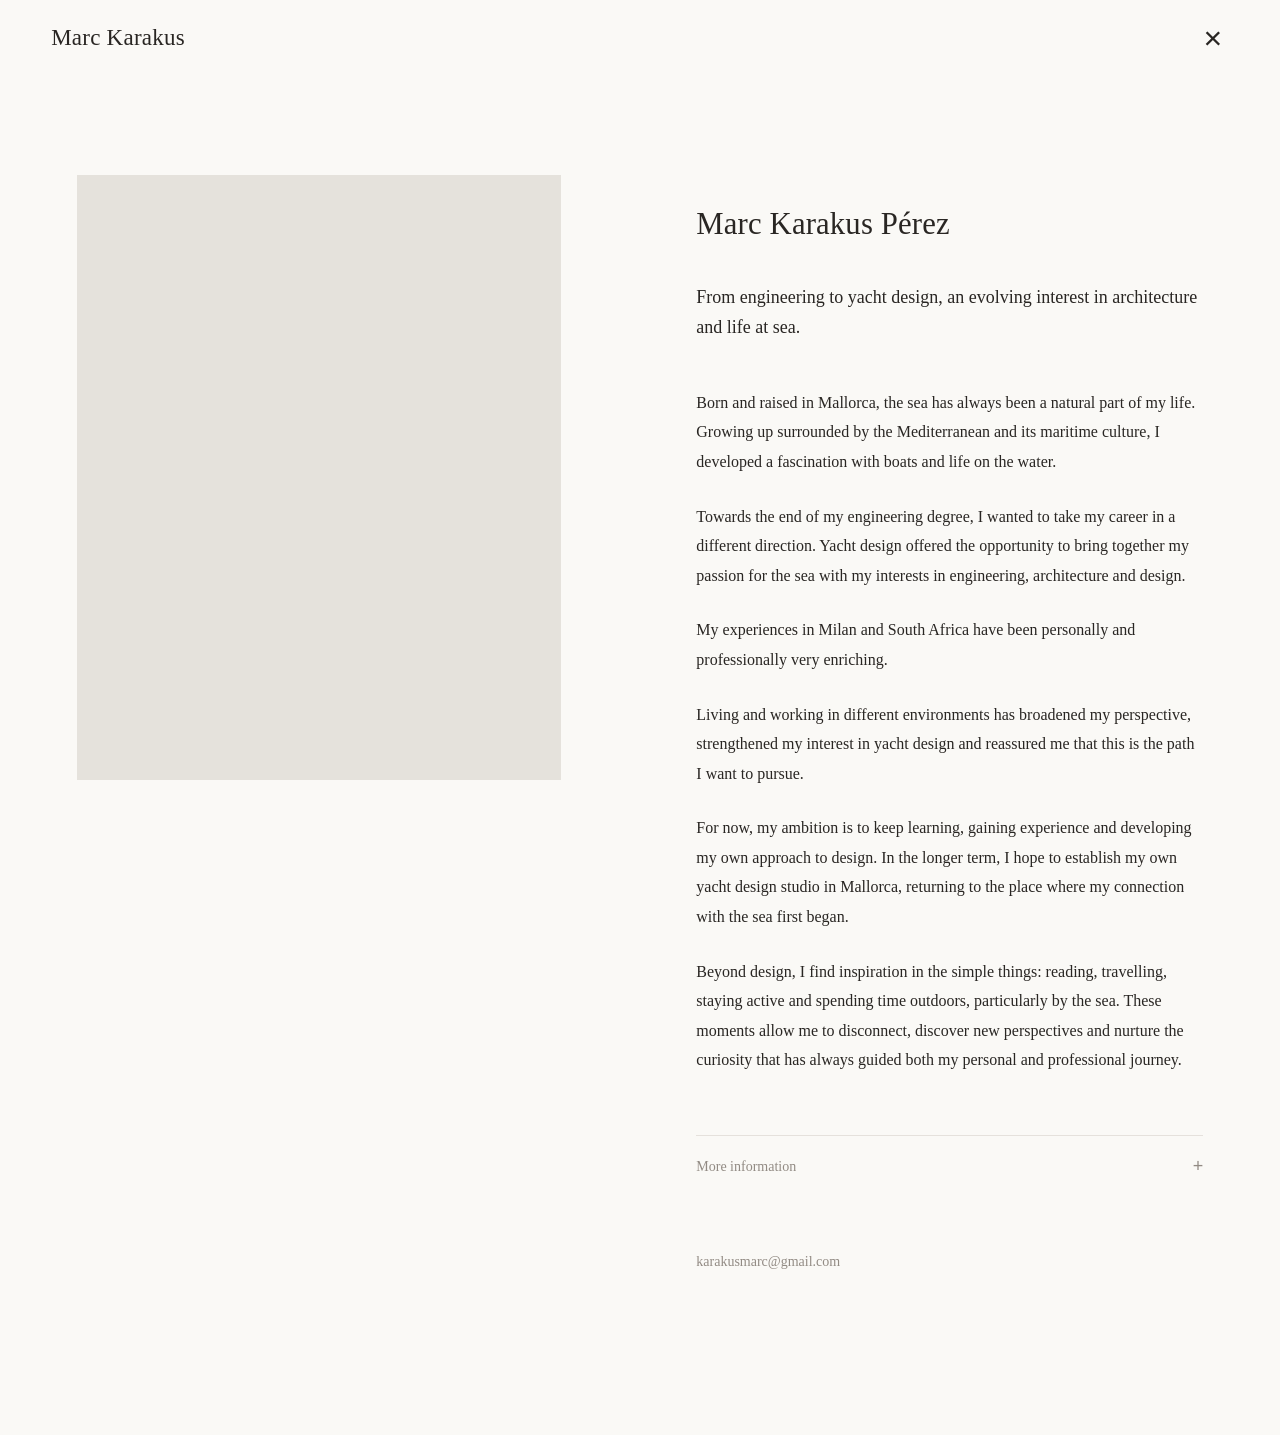
==== about.html @ fcd58194 "Create about.html" ====
<!DOCTYPE html>
<html lang="en">

<head>

    <meta charset="UTF-8">

    <meta name="viewport"
          content="width=device-width, initial-scale=1.0">

    <meta name="description"
          content="Marc Karakus Pérez — Yacht Designer and Design Engineer.">

    <title>About | Marc Karakus</title>

    <style>

        /* =====================================
           KARAKUS — ABOUT
           Editorial Biography
        ===================================== */

        :root {
            --paper: #faf9f6;
            --ink: #292623;
            --muted: #928b84;
            --line: #e5e1dc;

            --serif: Georgia, "Times New Roman", serif;
            --sans: "Helvetica Neue", Helvetica, Arial, sans-serif;
        }

        * {
            box-sizing: border-box;
            margin: 0;
            padding: 0;
        }

        html {
            scroll-behavior: smooth;
        }

        body {
            background: var(--paper);
            color: var(--ink);
            font-family: var(--serif);
            font-weight: 400;
            -webkit-font-smoothing: antialiased;
        }

        a {
            color: inherit;
            text-decoration: none;
        }

        img {
            display: block;
            max-width: 100%;
        }


        /* =====================================
           FIXED HEADER
        ===================================== */

        .site-header {
            position: fixed;
            top: 0;
            left: 0;
            right: 0;

            z-index: 100;

            display: flex;
            justify-content: space-between;
            align-items: center;

            padding: 22px 4%;

            background: var(--paper);
        }

        .site-brand {
            font-family: var(--serif);
            font-size: 23px;
            font-weight: 400;
            line-height: 1.2;
            letter-spacing: 0.01em;

            transition: opacity 0.3s ease;
        }

        .site-brand:hover {
            opacity: 0.6;
        }


        /* =====================================
           CLOSE BUTTON
        ===================================== */

        .close-button {
            display: flex;
            justify-content: center;
            align-items: center;

            width: 32px;
            height: 32px;

            font-family: var(--sans);
            font-size: 32px;
            font-weight: 200;
            line-height: 1;

            transition:
                opacity 0.3s ease,
                transform 0.3s ease;
        }

        .close-button:hover {
            opacity: 0.55;
            transform: rotate(90deg);
        }

        .close-button:focus-visible {
            outline: 1px solid var(--ink);
            outline-offset: 5px;
        }


        /* =====================================
           EDITORIAL LAYOUT
        ===================================== */

        .about-layout {
            width: 88%;
            max-width: 1400px;

            margin: 0 auto;

            padding: 175px 0 160px;

            display: grid;

            grid-template-columns:
                minmax(0, 43fr)
                minmax(0, 45fr);

            column-gap: 12%;

            align-items: start;
        }


        /* =====================================
           PORTRAIT
        ===================================== */

        .portrait {
            width: 100%;
            margin: 0;
        }

        .portrait-frame {
            position: relative;

            width: 100%;
            aspect-ratio: 4 / 5;

            overflow: hidden;

            background: #e5e2dc;
        }

        .portrait-frame img {
            position: absolute;
            inset: 0;

            width: 100%;
            height: 100%;

            object-fit: cover;
            object-position: center;
        }


        /* =====================================
           BIOGRAPHY
        ===================================== */

        .biography {
            padding-top: 30px;
            min-width: 0;
        }

        .biography h1 {
            font-family: var(--serif);

            font-size: clamp(27px, 2.4vw, 37px);
            font-weight: 400;

            letter-spacing: 0.005em;
            line-height: 1.25;

            margin-bottom: 40px;
        }

        .biography-text {
            max-width: 610px;
        }

        .biography-text p {
            font-family: var(--serif);

            font-size: 16px;
            font-weight: 400;

            line-height: 1.85;
            letter-spacing: 0;

            margin-bottom: 25px;
        }

        .biography-text p:last-child {
            margin-bottom: 0;
        }


        /* =====================================
           INTRODUCTORY STATEMENT
        ===================================== */

        .biography-text .biography-intro {
            font-size: 18px;
            font-weight: 400;

            line-height: 1.65;

            margin-bottom: 45px;
        }


        /* =====================================
           MORE INFORMATION
        ===================================== */

        .more-information {
            margin-top: 60px;
            border-top: 1px solid var(--line);
        }

        .more-information summary {
            display: flex;
            justify-content: space-between;
            align-items: center;

            padding: 20px 0;

            font-family: var(--serif);
            font-size: 14px;

            color: var(--muted);

            cursor: pointer;
            list-style: none;
            user-select: none;
        }

        .more-information summary::-webkit-details-marker {
            display: none;
        }

        .more-information summary::after {
            content: "+";

            font-family: var(--sans);
            font-size: 18px;
            font-weight: 300;
        }

        .more-information[open] summary::after {
            content: "−";
        }

        .more-information summary:hover {
            color: var(--ink);
        }

        .more-content {
            padding: 20px 0 35px;
        }

        .detail-group {
            margin-bottom: 35px;
        }

        .detail-group:last-child {
            margin-bottom: 0;
        }

        .detail-heading {
            font-family: var(--sans);

            font-size: 10px;
            font-weight: 400;
            letter-spacing: 0.12em;

            color: var(--muted);
            margin-bottom: 20px;
        }

        .detail-entry {
            display: grid;
            grid-template-columns: 75px 1fr;

            gap: 15px;
            margin-bottom: 18px;
        }

        .detail-date {
            font-family: var(--sans);
            font-size: 11px;
            line-height: 1.7;
            color: var(--muted);
        }

        .detail-text {
            font-family: var(--serif);
            font-size: 13px;
            line-height: 1.6;
        }

        .detail-text span {
            display: block;
            color: var(--muted);
            margin-top: 3px;
        }


        /* =====================================
           CONTACT
        ===================================== */

        .contact {
            margin-top: 55px;
        }

        .contact a {
            display: inline-block;

            font-family: var(--serif);
            font-size: 14px;

            color: var(--muted);

            border-bottom: 1px solid transparent;
            padding-bottom: 4px;

            transition:
                color 0.3s ease,
                border-color 0.3s ease;
        }

        .contact a:hover {
            color: var(--ink);
            border-bottom-color: var(--ink);
        }


        /* =====================================
           TABLET
        ===================================== */

        @media (max-width: 1050px) {

            .about-layout {
                width: 90%;
                column-gap: 7%;

                grid-template-columns:
                    minmax(0, 45fr)
                    minmax(0, 48fr);

                padding-top: 145px;
            }

            .biography {
                padding-top: 15px;
            }

            .biography h1 {
                margin-bottom: 30px;
            }

            .biography-text p {
                font-size: 14px;
                line-height: 1.8;
            }

            .biography-text .biography-intro {
                font-size: 17px;
                margin-bottom: 35px;
            }

        }


        /* =====================================
           MOBILE
        ===================================== */

        @media (max-width: 700px) {

            .site-header {
                padding: 20px 5%;
            }

            .site-brand {
                font-size: 19px;
            }

            .close-button {
                width: 30px;
                height: 30px;
                font-size: 29px;
            }

            .about-layout {
                width: 90%;
                max-width: 560px;

                display: flex;
                flex-direction: column;

                padding: 115px 0 90px;
                gap: 55px;
            }

            .portrait {
                width: 100%;
            }

            .portrait-frame {
                aspect-ratio: 4 / 5;
            }

            .biography {
                width: 100%;
                padding-top: 0;
            }

            .biography h1 {
                font-size: 29px;
                margin-bottom: 30px;
            }

            .biography-text p {
                font-size: 15px;
                line-height: 1.85;
            }

            .biography-text .biography-intro {
                font-size: 18px;
                margin-bottom: 35px;
            }

            .more-information {
                margin-top: 45px;
            }

            .contact {
                margin-top: 40px;
            }

        }


        /* =====================================
           REDUCED MOTION
        ===================================== */

        @media (prefers-reduced-motion: reduce) {

            html {
                scroll-behavior: auto;
            }

            .site-brand,
            .close-button,
            .contact a {
                transition: none;
            }

        }

    </style>

</head>


<body>


    <!-- =====================================
         HEADER
    ===================================== -->

    <header class="site-header">

        <a class="site-brand" href="index.html">
            Marc Karakus
        </a>

        <a class="close-button"
           href="projects.html"
           aria-label="Close and return to projects">

            <span aria-hidden="true">&times;</span>

        </a>

    </header>


    <!-- =====================================
         ABOUT LAYOUT
    ===================================== -->

    <main class="about-layout">


        <!-- PORTRAIT -->

        <figure class="portrait">

            <div class="portrait-frame">

                <img
                    src="WEB/about/portrait.webp"
                    alt="Portrait of Marc Karakus Pérez"
                    id="aboutPortrait">

            </div>

        </figure>



        <!-- BIOGRAPHY -->

        <article class="biography">

            <h1>
                Marc Karakus Pérez
            </h1>


            <div class="biography-text">

                <!-- INTRODUCTION -->

                <p class="biography-intro">
                    From engineering to yacht design,
                    an evolving interest in architecture
                    and life at sea.
                </p>


                <!-- PARAGRAPH 1 -->

                <p>
                    Born and raised in Mallorca, the sea
                    has always been a natural part of my life.
                    Growing up surrounded by the Mediterranean
                    and its maritime culture, I developed a
                    fascination with boats and life on the water.
                </p>


                <!-- PARAGRAPH 2 -->

                <p>
                    Towards the end of my engineering degree,
                    I wanted to take my career in a different
                    direction. Yacht design offered the
                    opportunity to bring together my passion
                    for the sea with my interests in
                    engineering, architecture and design.
                </p>


                <!-- PARAGRAPH 3 -->

                <p>
                    My experiences in Milan and South Africa
                    have been personally and professionally
                    very enriching.
                </p>


                <!-- PARAGRAPH 4 -->

                <p>
                    Living and working in different environments
                    has broadened my perspective, strengthened
                    my interest in yacht design and reassured
                    me that this is the path I want to pursue.
                </p>


                <!-- PARAGRAPH 5 -->

                <p>
                    For now, my ambition is to keep learning,
                    gaining experience and developing my own
                    approach to design. In the longer term,
                    I hope to establish my own yacht design
                    studio in Mallorca, returning to the place
                    where my connection with the sea first began.
                </p>


                <!-- PARAGRAPH 6 -->

                <p>
                    Beyond design, I find inspiration in the
                    simple things: reading, travelling, staying
                    active and spending time outdoors,
                    particularly by the sea. These moments
                    allow me to disconnect, discover new
                    perspectives and nurture the curiosity
                    that has always guided both my personal
                    and professional journey.
                </p>

            </div>



            <!-- MORE INFORMATION -->

            <details class="more-information">

                <summary>
                    More information
                </summary>


                <div class="more-content">


                    <!-- EDUCATION -->

                    <div class="detail-group">

                        <h2 class="detail-heading">
                            EDUCATION
                        </h2>


                        <div class="detail-entry">

                            <span class="detail-date">
                                2024–25
                            </span>

                            <p class="detail-text">
                                Master in Yacht Design

                                <span>
                                    POLI.design /
                                    Politecnico di Milano
                                </span>
                            </p>

                        </div>


                        <div class="detail-entry">

                            <span class="detail-date">
                                2018–23
                            </span>

                            <p class="detail-text">
                                BSc in Industrial Electronics
                                and Automation Engineering

                                <span>
                                    Universitat de les
                                    Illes Balears
                                </span>
                            </p>

                        </div>

                    </div>



                    <!-- EXPERIENCE -->

                    <div class="detail-group">

                        <h2 class="detail-heading">
                            EXPERIENCE
                        </h2>


                        <div class="detail-entry">

                            <span class="detail-date">
                                2026
                            </span>

                            <p class="detail-text">
                                Barracuda Yacht Design

                                <span>
                                    Yacht Designer —
                                    Madrid
                                </span>
                            </p>

                        </div>


                        <div class="detail-entry">

                            <span class="detail-date">
                                2025
                            </span>

                            <p class="detail-text">
                                Southern Wind Shipyard

                                <span>
                                    Yacht Design &amp; Systems —
                                    Cape Town
                                </span>
                            </p>

                        </div>

                    </div>


                </div>

            </details>



            <!-- CONTACT -->

            <div class="contact">

                <a href="mailto:karakusmarc@gmail.com">
                    karakusmarc@gmail.com
                </a>

            </div>


        </article>

    </main>


    <!-- =====================================
         PORTRAIT FALLBACK
    ===================================== -->

    <script>

        const portrait = document.getElementById(
            "aboutPortrait"
        );

        if (portrait) {

            function hideMissingPortrait() {
                portrait.style.display = "none";
            }

            portrait.addEventListener(
                "error",
                hideMissingPortrait
            );

            if (
                portrait.complete &&
                portrait.naturalWidth === 0
            ) {
                hideMissingPortrait();
            }

        }

    </script>


</body>

</html>
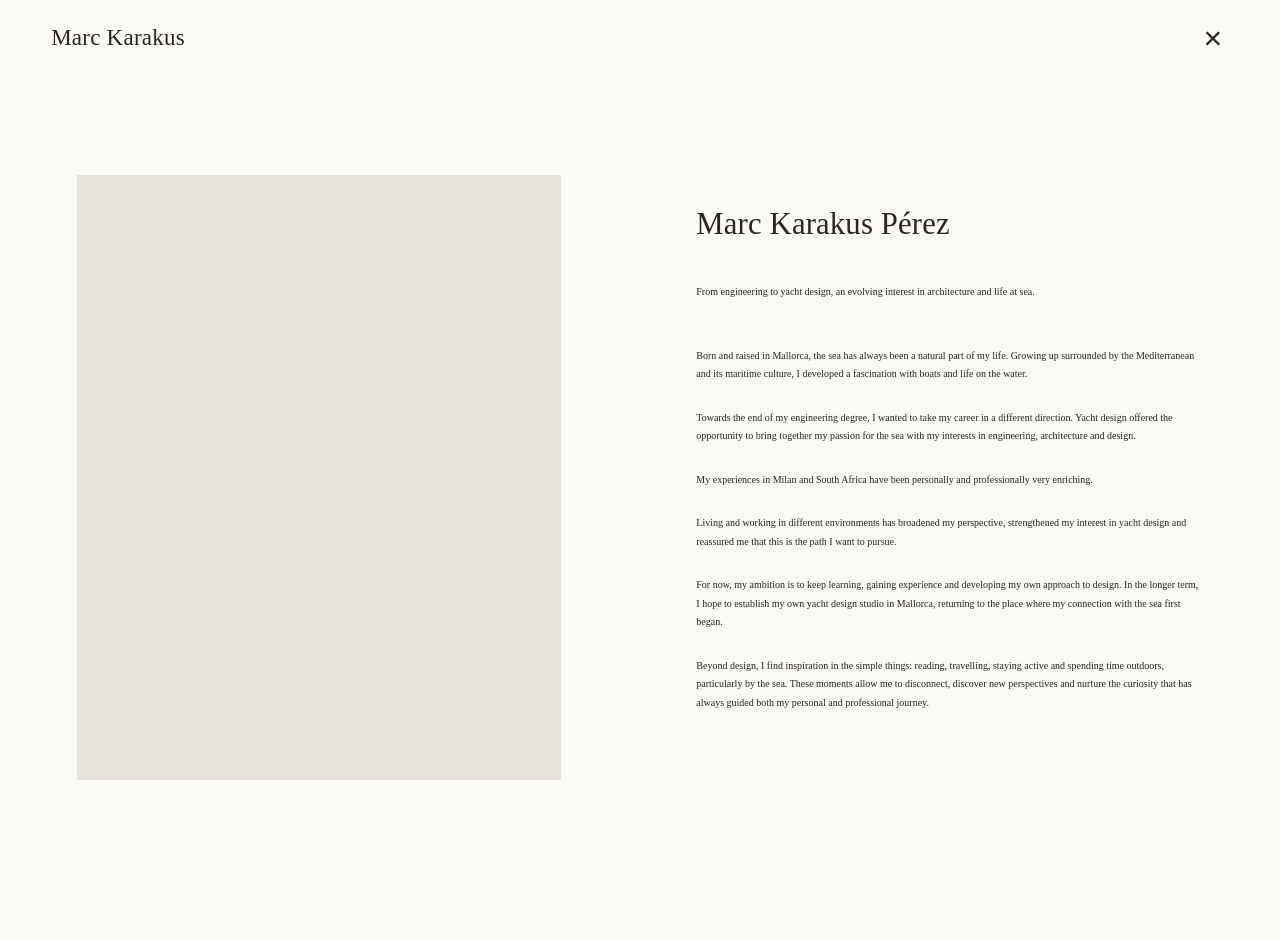
==== commit 85590d4f: "Update about.html" ====
--- a/about.html
+++ b/about.html
@@ -3,7 +3,6 @@
 <html lang="en">
 
 <head>
-
     <meta charset="UTF-8">
 
     <meta name="viewport"
@@ -24,8 +23,6 @@
         :root {
             --paper: #faf9f6;
             --ink: #292623;
-            --muted: #928b84;
-            --line: #e5e1dc;
 
             --serif: Georgia, "Times New Roman", serif;
             --sans: "Helvetica Neue", Helvetica, Arial, sans-serif;
@@ -213,7 +210,7 @@
         .biography-text p {
             font-family: var(--serif);
 
-            font-size: 16px;
+            font-size: 10px;
             font-weight: 400;
 
             line-height: 1.85;
@@ -232,139 +229,12 @@
         ===================================== */
 
         .biography-text .biography-intro {
-            font-size: 18px;
-            font-weight: 400;
-
-            line-height: 1.65;
-
-            margin-bottom: 45px;
-        }
-
-
-        /* =====================================
-           MORE INFORMATION
-        ===================================== */
-
-        .more-information {
-            margin-top: 60px;
-            border-top: 1px solid var(--line);
-        }
-
-        .more-information summary {
-            display: flex;
-            justify-content: space-between;
-            align-items: center;
-
-            padding: 20px 0;
-
-            font-family: var(--serif);
-            font-size: 14px;
-
-            color: var(--muted);
-
-            cursor: pointer;
-            list-style: none;
-            user-select: none;
-        }
-
-        .more-information summary::-webkit-details-marker {
-            display: none;
-        }
-
-        .more-information summary::after {
-            content: "+";
-
-            font-family: var(--sans);
-            font-size: 18px;
-            font-weight: 300;
-        }
-
-        .more-information[open] summary::after {
-            content: "−";
-        }
-
-        .more-information summary:hover {
-            color: var(--ink);
-        }
-
-        .more-content {
-            padding: 20px 0 35px;
-        }
-
-        .detail-group {
-            margin-bottom: 35px;
-        }
-
-        .detail-group:last-child {
-            margin-bottom: 0;
-        }
-
-        .detail-heading {
-            font-family: var(--sans);
-
             font-size: 10px;
             font-weight: 400;
-            letter-spacing: 0.12em;
-
-            color: var(--muted);
-            margin-bottom: 20px;
-        }
-
-        .detail-entry {
-            display: grid;
-            grid-template-columns: 75px 1fr;
-
-            gap: 15px;
-            margin-bottom: 18px;
-        }
-
-        .detail-date {
-            font-family: var(--sans);
-            font-size: 11px;
-            line-height: 1.7;
-            color: var(--muted);
-        }
-
-        .detail-text {
-            font-family: var(--serif);
-            font-size: 13px;
-            line-height: 1.6;
-        }
-
-        .detail-text span {
-            display: block;
-            color: var(--muted);
-            margin-top: 3px;
-        }
-
-
-        /* =====================================
-           CONTACT
-        ===================================== */
-
-        .contact {
-            margin-top: 55px;
-        }
-
-        .contact a {
-            display: inline-block;
-
-            font-family: var(--serif);
-            font-size: 14px;
-
-            color: var(--muted);
-
-            border-bottom: 1px solid transparent;
-            padding-bottom: 4px;
-
-            transition:
-                color 0.3s ease,
-                border-color 0.3s ease;
-        }
-
-        .contact a:hover {
-            color: var(--ink);
-            border-bottom-color: var(--ink);
+
+            line-height: 1.85;
+
+            margin-bottom: 45px;
         }
 
 
@@ -394,12 +264,12 @@
             }
 
             .biography-text p {
-                font-size: 14px;
-                line-height: 1.8;
+                font-size: 10px;
+                line-height: 1.85;
             }
 
             .biography-text .biography-intro {
-                font-size: 17px;
+                font-size: 10px;
                 margin-bottom: 35px;
             }
 
@@ -456,21 +326,13 @@
             }
 
             .biography-text p {
-                font-size: 15px;
+                font-size: 10px;
                 line-height: 1.85;
             }
 
             .biography-text .biography-intro {
-                font-size: 18px;
+                font-size: 10px;
                 margin-bottom: 35px;
-            }
-
-            .more-information {
-                margin-top: 45px;
-            }
-
-            .contact {
-                margin-top: 40px;
             }
 
         }
@@ -487,8 +349,7 @@
             }
 
             .site-brand,
-            .close-button,
-            .contact a {
+            .close-button {
                 transition: none;
             }
 
@@ -546,7 +407,6 @@
         </figure>
 
 
-
         <!-- BIOGRAPHY -->
 
         <article class="biography">
@@ -557,17 +417,12 @@
 
 
             <div class="biography-text">
-
-                <!-- INTRODUCTION -->
 
                 <p class="biography-intro">
                     From engineering to yacht design,
                     an evolving interest in architecture
                     and life at sea.
                 </p>
-
-
-                <!-- PARAGRAPH 1 -->
 
                 <p>
                     Born and raised in Mallorca, the sea
@@ -576,9 +431,6 @@
                     and its maritime culture, I developed a
                     fascination with boats and life on the water.
                 </p>
-
-
-                <!-- PARAGRAPH 2 -->
 
                 <p>
                     Towards the end of my engineering degree,
@@ -589,17 +441,11 @@
                     engineering, architecture and design.
                 </p>
 
-
-                <!-- PARAGRAPH 3 -->
-
                 <p>
                     My experiences in Milan and South Africa
                     have been personally and professionally
                     very enriching.
                 </p>
-
-
-                <!-- PARAGRAPH 4 -->
 
                 <p>
                     Living and working in different environments
@@ -607,9 +453,6 @@
                     my interest in yacht design and reassured
                     me that this is the path I want to pursue.
                 </p>
-
-
-                <!-- PARAGRAPH 5 -->
 
                 <p>
                     For now, my ambition is to keep learning,
@@ -619,9 +462,6 @@
                     studio in Mallorca, returning to the place
                     where my connection with the sea first began.
                 </p>
-
-
-                <!-- PARAGRAPH 6 -->
 
                 <p>
                     Beyond design, I find inspiration in the
@@ -636,133 +476,6 @@
 
             </div>
 
-
-
-            <!-- MORE INFORMATION -->
-
-            <details class="more-information">
-
-                <summary>
-                    More information
-                </summary>
-
-
-                <div class="more-content">
-
-
-                    <!-- EDUCATION -->
-
-                    <div class="detail-group">
-
-                        <h2 class="detail-heading">
-                            EDUCATION
-                        </h2>
-
-
-                        <div class="detail-entry">
-
-                            <span class="detail-date">
-                                2024–25
-                            </span>
-
-                            <p class="detail-text">
-                                Master in Yacht Design
-
-                                <span>
-                                    POLI.design /
-                                    Politecnico di Milano
-                                </span>
-                            </p>
-
-                        </div>
-
-
-                        <div class="detail-entry">
-
-                            <span class="detail-date">
-                                2018–23
-                            </span>
-
-                            <p class="detail-text">
-                                BSc in Industrial Electronics
-                                and Automation Engineering
-
-                                <span>
-                                    Universitat de les
-                                    Illes Balears
-                                </span>
-                            </p>
-
-                        </div>
-
-                    </div>
-
-
-
-                    <!-- EXPERIENCE -->
-
-                    <div class="detail-group">
-
-                        <h2 class="detail-heading">
-                            EXPERIENCE
-                        </h2>
-
-
-                        <div class="detail-entry">
-
-                            <span class="detail-date">
-                                2026
-                            </span>
-
-                            <p class="detail-text">
-                                Barracuda Yacht Design
-
-                                <span>
-                                    Yacht Designer —
-                                    Madrid
-                                </span>
-                            </p>
-
-                        </div>
-
-
-                        <div class="detail-entry">
-
-                            <span class="detail-date">
-                                2025
-                            </span>
-
-                            <p class="detail-text">
-                                Southern Wind Shipyard
-
-                                <span>
-                                    Yacht Design &amp; Systems —
-                                    Cape Town
-                                </span>
-                            </p>
-
-                        </div>
-
-                    </div>
-
-
-                </div>
-
-            </details>
-
-
-
-            <!-- CONTACT -->
-
-            <div class="contact">
-
-                <a href="mailto:karakusmarc@gmail.com">
-                    karakusmarc@gmail.com
-                </a>
-
-            </div>
-
-
         </article>
 
     </main>
@@ -800,7 +513,7 @@
 
     </script>
 
-
 </body>
 
 </html>
+
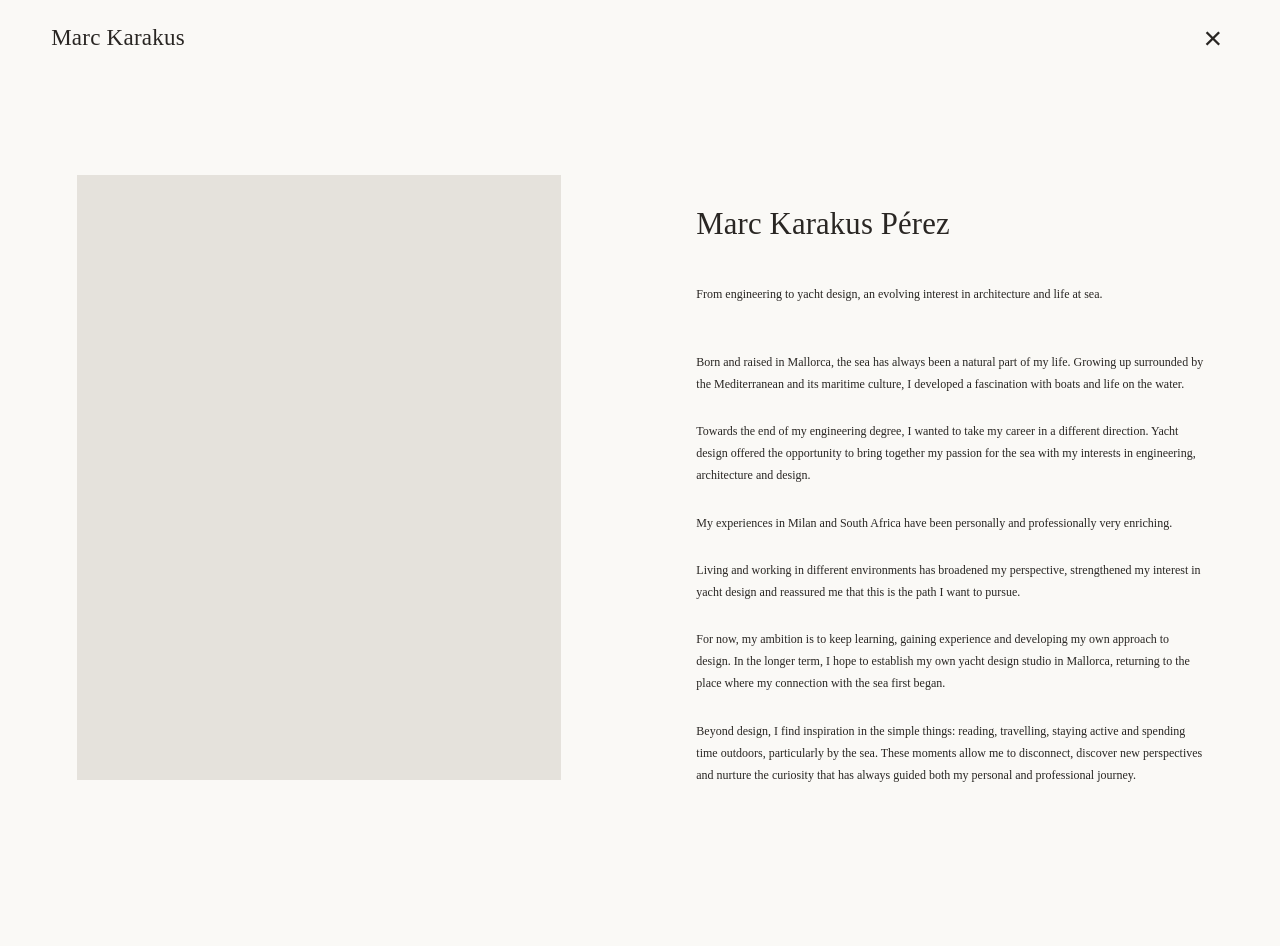
==== commit e0f30eaf: "Update about.html" ====
--- a/about.html
+++ b/about.html
@@ -14,11 +14,6 @@
     <title>About | Marc Karakus</title>
 
     <style>
-
-        /* =====================================
-           KARAKUS — ABOUT
-           Editorial Biography
-        ===================================== */
 
         :root {
             --paper: #faf9f6;
@@ -56,10 +51,7 @@
             max-width: 100%;
         }
 
-
-        /* =====================================
-           FIXED HEADER
-        ===================================== */
+        /* HEADER */
 
         .site-header {
             position: fixed;
@@ -74,7 +66,6 @@
             align-items: center;
 
             padding: 22px 4%;
-
             background: var(--paper);
         }
 
@@ -84,7 +75,6 @@
             font-weight: 400;
             line-height: 1.2;
             letter-spacing: 0.01em;
-
             transition: opacity 0.3s ease;
         }
 
@@ -92,10 +82,7 @@
             opacity: 0.6;
         }
 
-
-        /* =====================================
-           CLOSE BUTTON
-        ===================================== */
+        /* CLOSE BUTTON */
 
         .close-button {
             display: flex;
@@ -125,34 +112,25 @@
             outline-offset: 5px;
         }
 
-
-        /* =====================================
-           EDITORIAL LAYOUT
-        ===================================== */
+        /* EDITORIAL LAYOUT */
 
         .about-layout {
             width: 88%;
             max-width: 1400px;
 
             margin: 0 auto;
-
             padding: 175px 0 160px;
 
             display: grid;
-
             grid-template-columns:
                 minmax(0, 43fr)
                 minmax(0, 45fr);
 
             column-gap: 12%;
-
             align-items: start;
         }
 
-
-        /* =====================================
-           PORTRAIT
-        ===================================== */
+        /* PORTRAIT */
 
         .portrait {
             width: 100%;
@@ -161,12 +139,9 @@
 
         .portrait-frame {
             position: relative;
-
             width: 100%;
             aspect-ratio: 4 / 5;
-
             overflow: hidden;
-
             background: #e5e2dc;
         }
 
@@ -181,10 +156,7 @@
             object-position: center;
         }
 
-
-        /* =====================================
-           BIOGRAPHY
-        ===================================== */
+        /* BIOGRAPHY */
 
         .biography {
             padding-top: 30px;
@@ -210,7 +182,7 @@
         .biography-text p {
             font-family: var(--serif);
 
-            font-size: 10px;
+            font-size: 12px;
             font-weight: 400;
 
             line-height: 1.85;
@@ -223,24 +195,16 @@
             margin-bottom: 0;
         }
 
-
-        /* =====================================
-           INTRODUCTORY STATEMENT
-        ===================================== */
+        /* INTRODUCTORY STATEMENT */
 
         .biography-text .biography-intro {
-            font-size: 10px;
+            font-size: 12px;
             font-weight: 400;
-
             line-height: 1.85;
-
             margin-bottom: 45px;
         }
 
-
-        /* =====================================
-           TABLET
-        ===================================== */
+        /* TABLET */
 
         @media (max-width: 1050px) {
 
@@ -264,21 +228,18 @@
             }
 
             .biography-text p {
-                font-size: 10px;
+                font-size: 12px;
                 line-height: 1.85;
             }
 
             .biography-text .biography-intro {
-                font-size: 10px;
+                font-size: 12px;
                 margin-bottom: 35px;
             }
 
         }
 
-
-        /* =====================================
-           MOBILE
-        ===================================== */
+        /* MOBILE */
 
         @media (max-width: 700px) {
 
@@ -326,21 +287,16 @@
             }
 
             .biography-text p {
-                font-size: 10px;
+                font-size: 12px;
                 line-height: 1.85;
             }
 
             .biography-text .biography-intro {
-                font-size: 10px;
+                font-size: 12px;
                 margin-bottom: 35px;
             }
 
         }
-
-
-        /* =====================================
-           REDUCED MOTION
-        ===================================== */
 
         @media (prefers-reduced-motion: reduce) {
 
@@ -359,13 +315,9 @@
 
 </head>
 
-
 <body>
 
-
-    <!-- =====================================
-         HEADER
-    ===================================== -->
+    <!-- HEADER -->
 
     <header class="site-header">
 
@@ -384,12 +336,9 @@
     </header>
 
 
-    <!-- =====================================
-         ABOUT LAYOUT
-    ===================================== -->
+    <!-- ABOUT LAYOUT -->
 
     <main class="about-layout">
-
 
         <!-- PORTRAIT -->
 
@@ -414,7 +363,6 @@
             <h1>
                 Marc Karakus Pérez
             </h1>
-
 
             <div class="biography-text">
 
@@ -481,9 +429,7 @@
     </main>
 
 
-    <!-- =====================================
-         PORTRAIT FALLBACK
-    ===================================== -->
+    <!-- PORTRAIT FALLBACK -->
 
     <script>
 
@@ -516,4 +462,3 @@
 </body>
 
 </html>
-
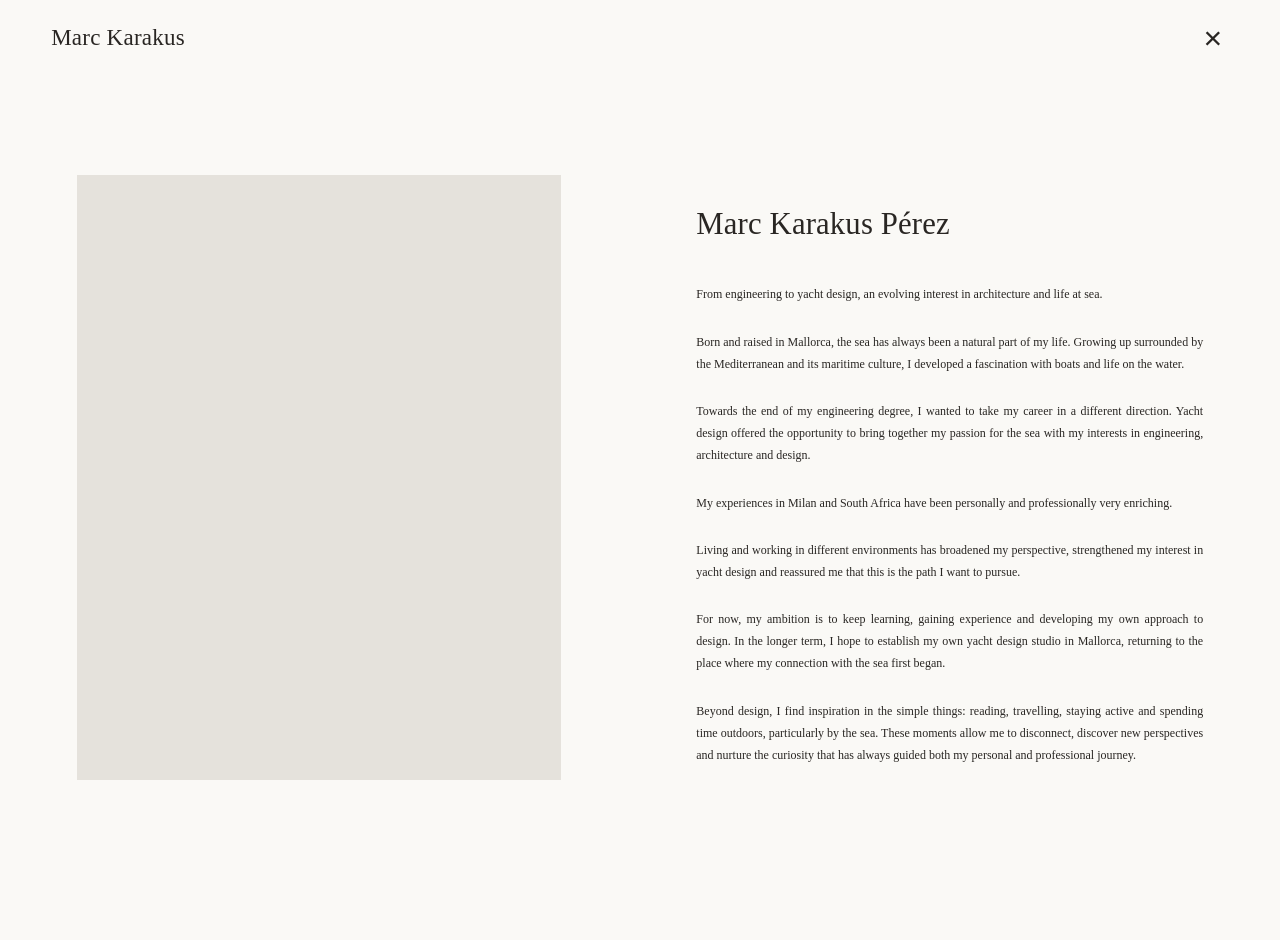
==== commit 5517dfc6: "Update about.html" ====
--- a/about.html
+++ b/about.html
@@ -18,7 +18,6 @@
         :root {
             --paper: #faf9f6;
             --ink: #292623;
-
             --serif: Georgia, "Times New Roman", serif;
             --sans: "Helvetica Neue", Helvetica, Arial, sans-serif;
         }
@@ -122,6 +121,7 @@
             padding: 175px 0 160px;
 
             display: grid;
+
             grid-template-columns:
                 minmax(0, 43fr)
                 minmax(0, 45fr);
@@ -177,6 +177,10 @@
 
         .biography-text {
             max-width: 610px;
+
+            text-align: justify;
+            text-align-last: left;
+            hyphens: auto;
         }
 
         .biography-text p {
@@ -201,7 +205,8 @@
             font-size: 12px;
             font-weight: 400;
             line-height: 1.85;
-            margin-bottom: 45px;
+
+            margin-bottom: 25px;
         }
 
         /* TABLET */
@@ -227,14 +232,15 @@
                 margin-bottom: 30px;
             }
 
-            .biography-text p {
+            .biography-text p,
+            .biography-text .biography-intro {
                 font-size: 12px;
                 line-height: 1.85;
-            }
-
-            .biography-text .biography-intro {
-                font-size: 12px;
-                margin-bottom: 35px;
+                margin-bottom: 25px;
+            }
+
+            .biography-text p:last-child {
+                margin-bottom: 0;
             }
 
         }
@@ -286,14 +292,15 @@
                 margin-bottom: 30px;
             }
 
-            .biography-text p {
+            .biography-text p,
+            .biography-text .biography-intro {
                 font-size: 12px;
                 line-height: 1.85;
-            }
-
-            .biography-text .biography-intro {
-                font-size: 12px;
-                margin-bottom: 35px;
+                margin-bottom: 25px;
+            }
+
+            .biography-text p:last-child {
+                margin-bottom: 0;
             }
 
         }
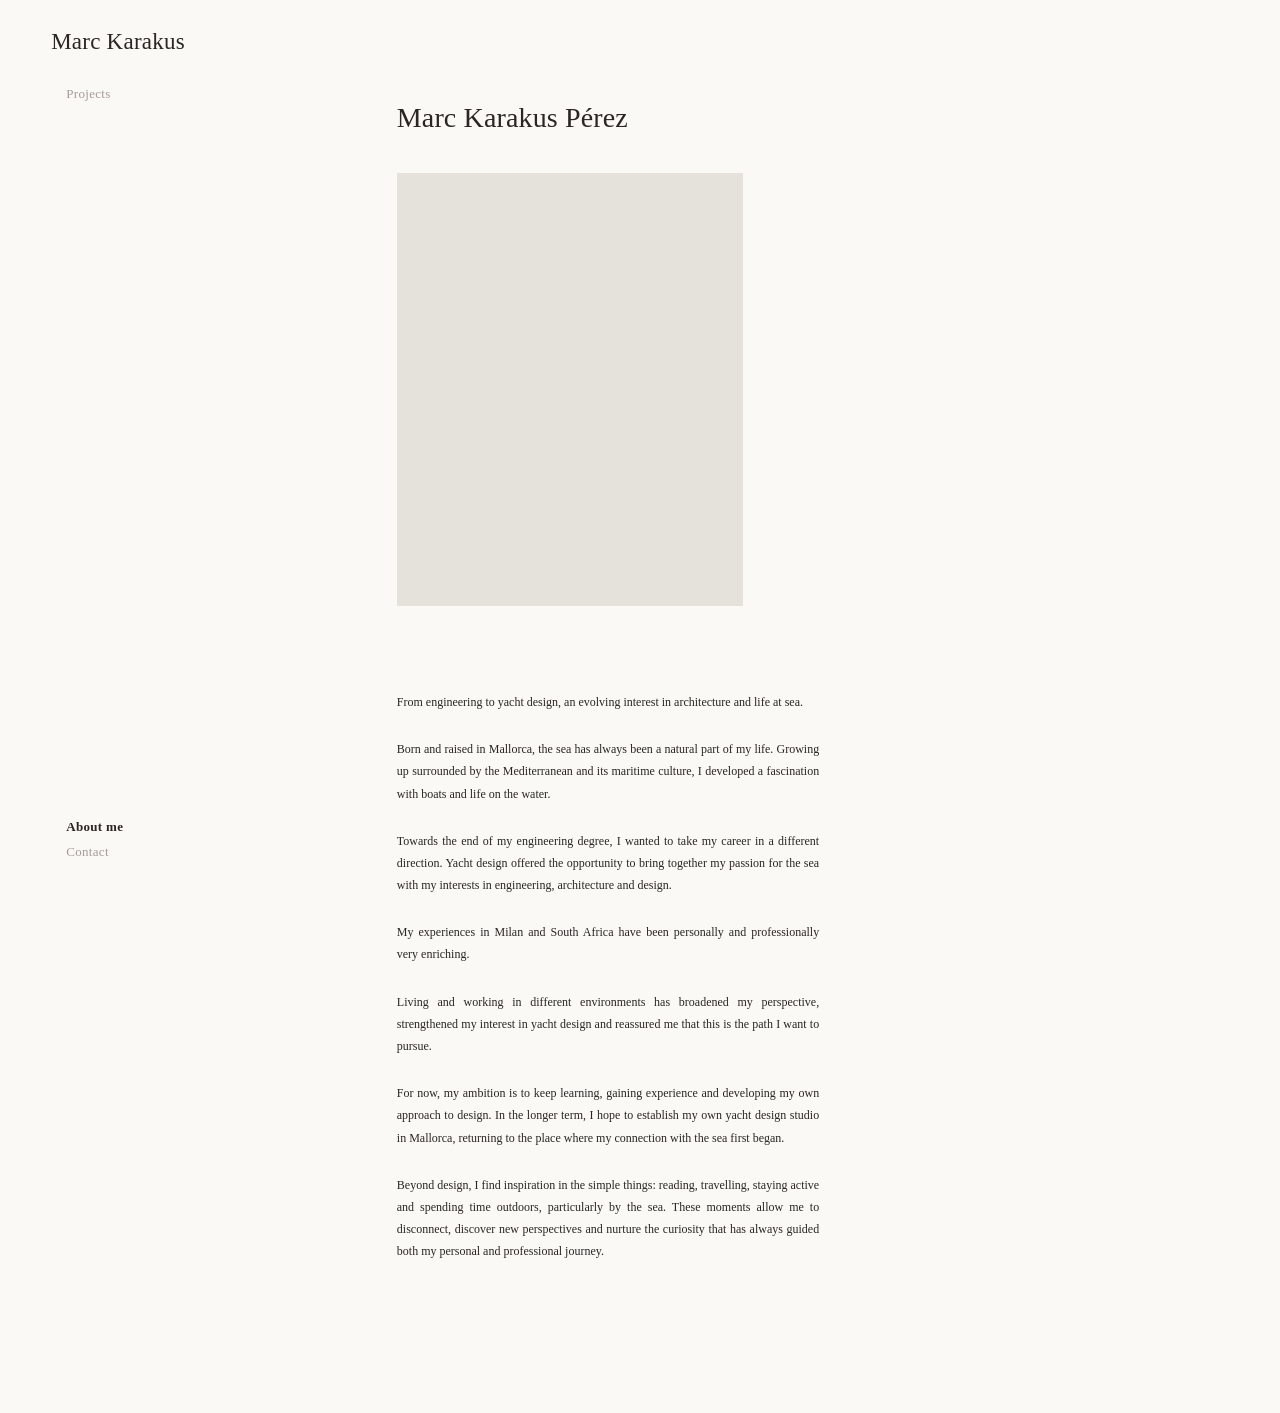
==== commit 83abe87c: "Update about.html" ====
--- a/about.html
+++ b/about.html
@@ -4,7 +4,6 @@
 
 <head>
     <meta charset="UTF-8">
-
     <meta name="viewport"
           content="width=device-width, initial-scale=1.0">
 
@@ -14,18 +13,24 @@
     <title>About | Marc Karakus</title>
 
     <style>
+
+        /* =====================================
+           KARAKUS — ABOUT ME
+           Minimal Editorial Design
+        ===================================== */
 
         :root {
             --paper: #faf9f6;
             --ink: #292623;
+            --muted: #a59b98;
+
             --serif: Georgia, "Times New Roman", serif;
-            --sans: "Helvetica Neue", Helvetica, Arial, sans-serif;
         }
 
         * {
-            box-sizing: border-box;
             margin: 0;
             padding: 0;
+            box-sizing: border-box;
         }
 
         html {
@@ -36,7 +41,6 @@
             background: var(--paper);
             color: var(--ink);
             font-family: var(--serif);
-            font-weight: 400;
             -webkit-font-smoothing: antialiased;
         }
 
@@ -45,103 +49,152 @@
             text-decoration: none;
         }
 
-        img {
-            display: block;
-            max-width: 100%;
-        }
-
-        /* HEADER */
-
-        .site-header {
+
+        /* =====================================
+           FIXED LEFT SIDEBAR
+        ===================================== */
+
+        .sidebar {
             position: fixed;
+
             top: 0;
+            bottom: 0;
             left: 0;
-            right: 0;
+
+            width: 25%;
+
+            padding: 28px 4% 40px;
+
+            display: flex;
+            flex-direction: column;
+            align-items: flex-start;
 
             z-index: 100;
-
-            display: flex;
-            justify-content: space-between;
-            align-items: center;
-
-            padding: 22px 4%;
-            background: var(--paper);
-        }
+        }
+
+
+        /* =====================================
+           BRAND
+        ===================================== */
 
         .site-brand {
             font-family: var(--serif);
+
             font-size: 23px;
             font-weight: 400;
+
             line-height: 1.2;
             letter-spacing: 0.01em;
-            transition: opacity 0.3s ease;
-        }
-
-        .site-brand:hover {
-            opacity: 0.6;
-        }
-
-        /* CLOSE BUTTON */
-
-        .close-button {
+
+            white-space: nowrap;
+        }
+
+
+        /* =====================================
+           NAVIGATION
+        ===================================== */
+
+        .nav-top {
             display: flex;
-            justify-content: center;
-            align-items: center;
-
-            width: 32px;
-            height: 32px;
-
-            font-family: var(--sans);
-            font-size: 32px;
-            font-weight: 200;
-            line-height: 1;
-
-            transition:
-                opacity 0.3s ease,
-                transform 0.3s ease;
-        }
-
-        .close-button:hover {
-            opacity: 0.55;
-            transform: rotate(90deg);
-        }
-
-        .close-button:focus-visible {
-            outline: 1px solid var(--ink);
-            outline-offset: 5px;
-        }
-
-        /* EDITORIAL LAYOUT */
-
-        .about-layout {
-            width: 88%;
-            max-width: 1400px;
-
-            margin: 0 auto;
-            padding: 175px 0 160px;
-
-            display: grid;
-
-            grid-template-columns:
-                minmax(0, 43fr)
-                minmax(0, 45fr);
-
-            column-gap: 12%;
-            align-items: start;
-        }
-
-        /* PORTRAIT */
+            flex-direction: column;
+
+            align-items: flex-start;
+
+            gap: 9px;
+
+            margin-top: 30px;
+            padding-left: 15px;
+        }
+
+        .nav-bottom {
+            display: flex;
+            flex-direction: column;
+
+            align-items: flex-start;
+
+            gap: 9px;
+
+            margin-top: auto;
+            padding-left: 15px;
+        }
+
+        .sidebar nav a {
+            font-family: var(--serif);
+
+            font-size: 13px;
+            font-weight: 400;
+
+            line-height: 1.25;
+            letter-spacing: 0.025em;
+
+            color: var(--muted);
+
+            transition: color 0.3s ease;
+        }
+
+        .sidebar nav a:hover {
+            color: var(--ink);
+        }
+
+        .sidebar nav a.active {
+            color: var(--ink);
+            font-weight: 700;
+        }
+
+
+        /* =====================================
+           MAIN CONTENT
+
+           Starts at 31% of page width
+           Text occupies 33% of page width
+        ===================================== */
+
+        .about-main {
+            width: 33%;
+
+            margin-left: 31%;
+
+            padding-top: 100px;
+            padding-bottom: 150px;
+        }
+
+
+        /* =====================================
+           PAGE TITLE
+        ===================================== */
+
+        .about-title {
+            font-family: var(--serif);
+
+            font-size: 28px;
+            font-weight: 400;
+
+            line-height: 1.25;
+            letter-spacing: 0.005em;
+
+            margin-bottom: 38px;
+        }
+
+
+        /* =====================================
+           PORTRAIT
+
+           Slightly narrower than text
+        ===================================== */
 
         .portrait {
-            width: 100%;
+            width: 82%;
             margin: 0;
         }
 
         .portrait-frame {
             position: relative;
+
             width: 100%;
             aspect-ratio: 4 / 5;
+
             overflow: hidden;
+
             background: #e5e2dc;
         }
 
@@ -156,34 +209,28 @@
             object-position: center;
         }
 
-        /* BIOGRAPHY */
+
+        /* =====================================
+           BIOGRAPHY
+
+           12px text
+           Justified
+           One-third page width
+        ===================================== */
 
         .biography {
-            padding-top: 30px;
-            min-width: 0;
-        }
-
-        .biography h1 {
-            font-family: var(--serif);
-
-            font-size: clamp(27px, 2.4vw, 37px);
-            font-weight: 400;
-
-            letter-spacing: 0.005em;
-            line-height: 1.25;
-
-            margin-bottom: 40px;
-        }
-
-        .biography-text {
-            max-width: 610px;
+            width: 100%;
+
+            margin-top: 85px;
 
             text-align: justify;
             text-align-last: left;
+
             hyphens: auto;
-        }
-
-        .biography-text p {
+            -webkit-hyphens: auto;
+        }
+
+        .biography p {
             font-family: var(--serif);
 
             font-size: 12px;
@@ -195,115 +242,131 @@
             margin-bottom: 25px;
         }
 
-        .biography-text p:last-child {
+        .biography p:last-child {
             margin-bottom: 0;
         }
 
-        /* INTRODUCTORY STATEMENT */
-
-        .biography-text .biography-intro {
-            font-size: 12px;
-            font-weight: 400;
-            line-height: 1.85;
-
-            margin-bottom: 25px;
-        }
-
-        /* TABLET */
+
+        /* =====================================
+           TABLET
+        ===================================== */
 
         @media (max-width: 1050px) {
 
-            .about-layout {
+            .sidebar {
+                width: 27%;
+            }
+
+            .site-brand {
+                font-size: 21px;
+            }
+
+            .about-main {
+                width: 45%;
+                margin-left: 35%;
+
+                padding-top: 110px;
+            }
+
+            .portrait {
                 width: 90%;
-                column-gap: 7%;
-
-                grid-template-columns:
-                    minmax(0, 45fr)
-                    minmax(0, 48fr);
-
-                padding-top: 145px;
             }
 
             .biography {
-                padding-top: 15px;
-            }
-
-            .biography h1 {
+                margin-top: 65px;
+            }
+
+        }
+
+
+        /* =====================================
+           MOBILE
+        ===================================== */
+
+        @media (max-width: 700px) {
+
+            /* Sidebar becomes top navigation */
+
+            .sidebar {
+                position: relative;
+
+                width: 100%;
+                height: auto;
+
+                padding: 22px 5%;
+
+                display: flex;
+                flex-direction: column;
+
+                gap: 22px;
+            }
+
+            .site-brand {
+                font-size: 20px;
+            }
+
+            .nav-top,
+            .nav-bottom {
+                margin-top: 0;
+                padding-left: 0;
+
+                display: flex;
+                flex-direction: row;
+
+                gap: 24px;
+            }
+
+            .nav-bottom {
+                position: static;
+            }
+
+            .sidebar nav a {
+                font-size: 12px;
+            }
+
+
+            /* Main content */
+
+            .about-main {
+                width: 90%;
+                max-width: 560px;
+
+                margin: 0 auto;
+
+                padding-top: 40px;
+                padding-bottom: 90px;
+            }
+
+            .about-title {
+                font-size: 27px;
                 margin-bottom: 30px;
             }
 
-            .biography-text p,
-            .biography-text .biography-intro {
+            .portrait {
+                width: 100%;
+            }
+
+            .portrait-frame {
+                aspect-ratio: 4 / 5;
+            }
+
+            .biography {
+                width: 100%;
+                margin-top: 55px;
+            }
+
+            .biography p {
                 font-size: 12px;
                 line-height: 1.85;
                 margin-bottom: 25px;
             }
 
-            .biography-text p:last-child {
-                margin-bottom: 0;
-            }
-
-        }
-
-        /* MOBILE */
-
-        @media (max-width: 700px) {
-
-            .site-header {
-                padding: 20px 5%;
-            }
-
-            .site-brand {
-                font-size: 19px;
-            }
-
-            .close-button {
-                width: 30px;
-                height: 30px;
-                font-size: 29px;
-            }
-
-            .about-layout {
-                width: 90%;
-                max-width: 560px;
-
-                display: flex;
-                flex-direction: column;
-
-                padding: 115px 0 90px;
-                gap: 55px;
-            }
-
-            .portrait {
-                width: 100%;
-            }
-
-            .portrait-frame {
-                aspect-ratio: 4 / 5;
-            }
-
-            .biography {
-                width: 100%;
-                padding-top: 0;
-            }
-
-            .biography h1 {
-                font-size: 29px;
-                margin-bottom: 30px;
-            }
-
-            .biography-text p,
-            .biography-text .biography-intro {
-                font-size: 12px;
-                line-height: 1.85;
-                margin-bottom: 25px;
-            }
-
-            .biography-text p:last-child {
-                margin-bottom: 0;
-            }
-
-        }
+        }
+
+
+        /* =====================================
+           REDUCED MOTION
+        ===================================== */
 
         @media (prefers-reduced-motion: reduce) {
 
@@ -311,8 +374,7 @@
                 scroll-behavior: auto;
             }
 
-            .site-brand,
-            .close-button {
+            .sidebar nav a {
                 transition: none;
             }
 
@@ -322,30 +384,69 @@
 
 </head>
 
+
 <body>
 
-    <!-- HEADER -->
-
-    <header class="site-header">
+
+    <!-- =====================================
+         FIXED LEFT SIDEBAR
+    ===================================== -->
+
+    <aside class="sidebar">
+
+        <!-- BRAND -->
 
         <a class="site-brand" href="index.html">
             Marc Karakus
         </a>
 
-        <a class="close-button"
-           href="projects.html"
-           aria-label="Close and return to projects">
-
-            <span aria-hidden="true">&times;</span>
-
-        </a>
-
-    </header>
-
-
-    <!-- ABOUT LAYOUT -->
-
-    <main class="about-layout">
+
+        <!-- TOP MENU -->
+
+        <nav class="nav-top"
+             aria-label="Project navigation">
+
+            <a href="projects.html">
+                Projects
+            </a>
+
+        </nav>
+
+
+        <!-- BOTTOM MENU -->
+
+        <nav class="nav-bottom"
+             aria-label="Personal navigation">
+
+            <a href="about.html"
+               class="active"
+               aria-current="page">
+                About me
+            </a>
+
+            <a href="mailto:karakusmarc@gmail.com">
+                Contact
+            </a>
+
+        </nav>
+
+    </aside>
+
+
+
+    <!-- =====================================
+         MAIN ABOUT CONTENT
+    ===================================== -->
+
+    <main class="about-main">
+
+
+        <!-- TITLE -->
+
+        <h1 class="about-title">
+            Marc Karakus Pérez
+        </h1>
+
 
         <!-- PORTRAIT -->
 
@@ -354,89 +455,85 @@
             <div class="portrait-frame">
 
                 <img
+                    id="aboutPortrait"
                     src="WEB/about/portrait.webp"
-                    alt="Portrait of Marc Karakus Pérez"
-                    id="aboutPortrait">
+                    alt="Portrait of Marc Karakus Pérez">
 
             </div>
 
         </figure>
 
 
+
         <!-- BIOGRAPHY -->
 
-        <article class="biography">
-
-            <h1>
-                Marc Karakus Pérez
-            </h1>
-
-            <div class="biography-text">
-
-                <p class="biography-intro">
-                    From engineering to yacht design,
-                    an evolving interest in architecture
-                    and life at sea.
-                </p>
-
-                <p>
-                    Born and raised in Mallorca, the sea
-                    has always been a natural part of my life.
-                    Growing up surrounded by the Mediterranean
-                    and its maritime culture, I developed a
-                    fascination with boats and life on the water.
-                </p>
-
-                <p>
-                    Towards the end of my engineering degree,
-                    I wanted to take my career in a different
-                    direction. Yacht design offered the
-                    opportunity to bring together my passion
-                    for the sea with my interests in
-                    engineering, architecture and design.
-                </p>
-
-                <p>
-                    My experiences in Milan and South Africa
-                    have been personally and professionally
-                    very enriching.
-                </p>
-
-                <p>
-                    Living and working in different environments
-                    has broadened my perspective, strengthened
-                    my interest in yacht design and reassured
-                    me that this is the path I want to pursue.
-                </p>
-
-                <p>
-                    For now, my ambition is to keep learning,
-                    gaining experience and developing my own
-                    approach to design. In the longer term,
-                    I hope to establish my own yacht design
-                    studio in Mallorca, returning to the place
-                    where my connection with the sea first began.
-                </p>
-
-                <p>
-                    Beyond design, I find inspiration in the
-                    simple things: reading, travelling, staying
-                    active and spending time outdoors,
-                    particularly by the sea. These moments
-                    allow me to disconnect, discover new
-                    perspectives and nurture the curiosity
-                    that has always guided both my personal
-                    and professional journey.
-                </p>
-
-            </div>
+        <article class="biography" lang="en">
+
+            <p>
+                From engineering to yacht design,
+                an evolving interest in architecture
+                and life at sea.
+            </p>
+
+            <p>
+                Born and raised in Mallorca, the sea
+                has always been a natural part of my life.
+                Growing up surrounded by the Mediterranean
+                and its maritime culture, I developed a
+                fascination with boats and life on the water.
+            </p>
+
+            <p>
+                Towards the end of my engineering degree,
+                I wanted to take my career in a different
+                direction. Yacht design offered the
+                opportunity to bring together my passion
+                for the sea with my interests in
+                engineering, architecture and design.
+            </p>
+
+            <p>
+                My experiences in Milan and South Africa
+                have been personally and professionally
+                very enriching.
+            </p>
+
+            <p>
+                Living and working in different environments
+                has broadened my perspective, strengthened
+                my interest in yacht design and reassured
+                me that this is the path I want to pursue.
+            </p>
+
+            <p>
+                For now, my ambition is to keep learning,
+                gaining experience and developing my own
+                approach to design. In the longer term,
+                I hope to establish my own yacht design
+                studio in Mallorca, returning to the place
+                where my connection with the sea first began.
+            </p>
+
+            <p>
+                Beyond design, I find inspiration in the
+                simple things: reading, travelling, staying
+                active and spending time outdoors,
+                particularly by the sea. These moments
+                allow me to disconnect, discover new
+                perspectives and nurture the curiosity
+                that has always guided both my personal
+                and professional journey.
+            </p>
 
         </article>
 
     </main>
 
 
-    <!-- PORTRAIT FALLBACK -->
+
+    <!-- =====================================
+         PORTRAIT FALLBACK
+    ===================================== -->
 
     <script>
 
@@ -466,6 +563,8 @@
 
     </script>
 
+
 </body>
 
 </html>
+
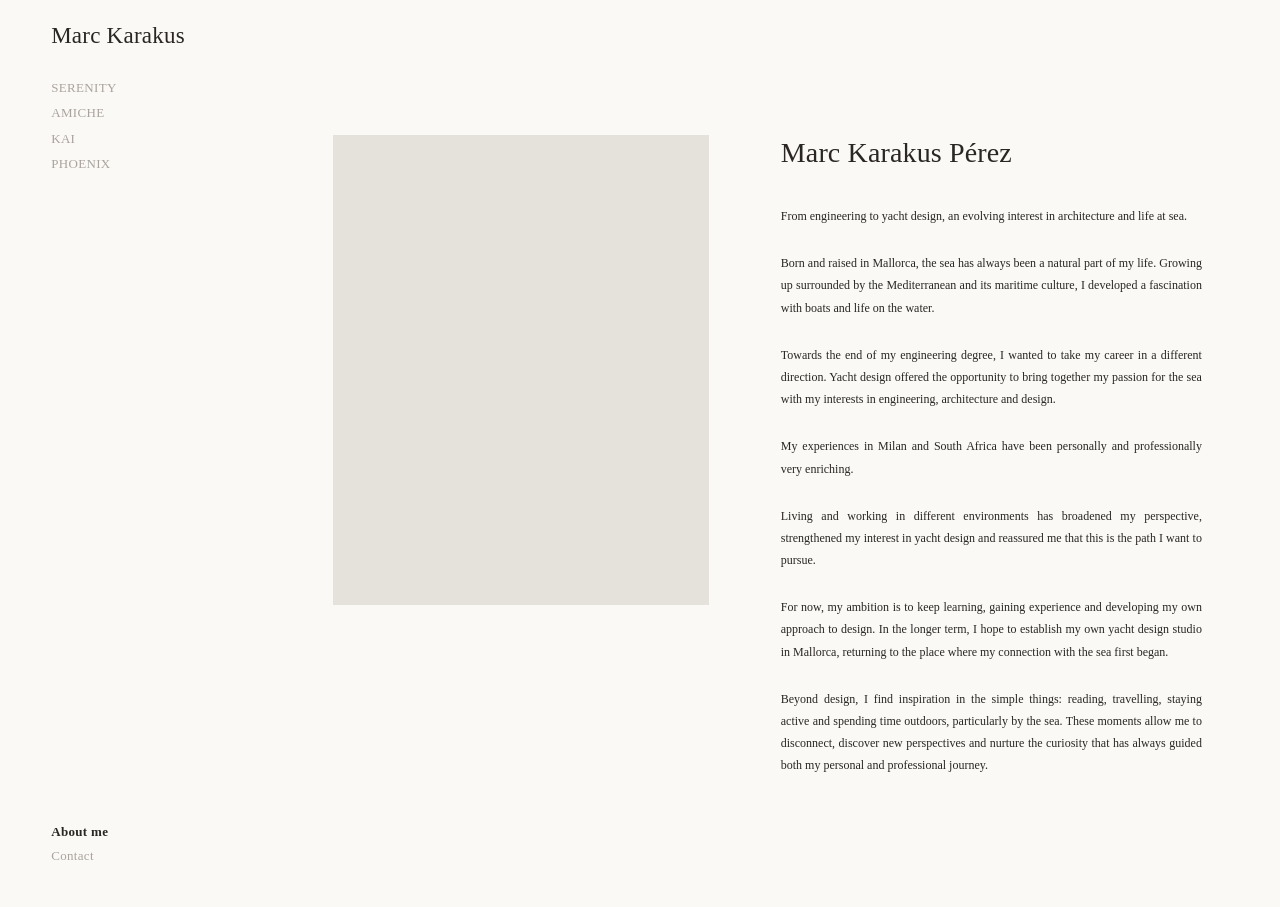
==== commit 53653883: "Update about.html" ====
--- a/about.html
+++ b/about.html
@@ -4,33 +4,35 @@
 
 <head>
     <meta charset="UTF-8">
+
     <meta name="viewport"
           content="width=device-width, initial-scale=1.0">
 
     <meta name="description"
-          content="Marc Karakus Pérez — Yacht Designer and Design Engineer.">
+          content="About Marc Karakus Pérez — Yacht Designer and Design Engineer.">
 
     <title>About | Marc Karakus</title>
 
     <style>
 
         /* =====================================
-           KARAKUS — ABOUT ME
-           Minimal Editorial Design
+           KARAKUS — ABOUT
+           Editorial Biography
         ===================================== */
 
         :root {
             --paper: #faf9f6;
             --ink: #292623;
-            --muted: #a59b98;
+            --muted: #aaa39d;
 
             --serif: Georgia, "Times New Roman", serif;
+            --sans: "Helvetica Neue", Helvetica, Arial, sans-serif;
         }
 
         * {
+            box-sizing: border-box;
             margin: 0;
             padding: 0;
-            box-sizing: border-box;
         }
 
         html {
@@ -40,7 +42,10 @@
         body {
             background: var(--paper);
             color: var(--ink);
+
             font-family: var(--serif);
+            font-weight: 400;
+
             -webkit-font-smoothing: antialiased;
         }
 
@@ -49,141 +54,179 @@
             text-decoration: none;
         }
 
-
-        /* =====================================
-           FIXED LEFT SIDEBAR
-        ===================================== */
-
-        .sidebar {
+        img {
+            display: block;
+            max-width: 100%;
+        }
+
+
+        /* =====================================
+           HEADER — SAME AS PROJECTS
+        ===================================== */
+
+        .site-header {
             position: fixed;
 
             top: 0;
-            bottom: 0;
             left: 0;
-
-            width: 25%;
-
-            padding: 28px 4% 40px;
+            right: 0;
+
+            z-index: 100;
+
+            display: flex;
+            align-items: flex-start;
+
+            padding: 22px 4%;
+
+            background: var(--paper);
+        }
+
+        .site-brand {
+            font-family: var(--serif);
+
+            font-size: 23px;
+            font-weight: 400;
+
+            letter-spacing: 0.01em;
+            line-height: 1.2;
+            white-space: nowrap;
+
+            transition: opacity 0.3s ease;
+        }
+
+        .site-brand:hover {
+            opacity: 0.6;
+        }
+
+
+        /* =====================================
+           PROJECT MENU — SAME AS PROJECTS
+
+           Same:
+           left: 4%
+           top: 80px
+           gap: 9px
+        ===================================== */
+
+        .project-menu {
+            position: fixed;
+
+            left: 4%;
+            top: 80px;
+
+            z-index: 90;
 
             display: flex;
             flex-direction: column;
             align-items: flex-start;
 
+            gap: 9px;
+        }
+
+        .project-menu a {
+            display: block;
+
+            font-family: var(--serif);
+            font-size: 13px;
+            font-weight: 400;
+
+            line-height: 1.25;
+            letter-spacing: 0.025em;
+
+            color: var(--muted);
+
+            transition: color 0.3s ease;
+        }
+
+        .project-menu a:hover {
+            color: var(--ink);
+        }
+
+
+        /* =====================================
+           BOTTOM LEFT MENU — SAME AS PROJECTS
+
+           Same:
+           left: 4%
+           bottom: 35px
+           gap: 7px
+        ===================================== */
+
+        .secondary-menu {
+            position: fixed;
+
+            left: 4%;
+            bottom: 35px;
+
             z-index: 100;
-        }
-
-
-        /* =====================================
-           BRAND
-        ===================================== */
-
-        .site-brand {
-            font-family: var(--serif);
-
-            font-size: 23px;
-            font-weight: 400;
-
-            line-height: 1.2;
-            letter-spacing: 0.01em;
-
-            white-space: nowrap;
-        }
-
-
-        /* =====================================
-           NAVIGATION
-        ===================================== */
-
-        .nav-top {
+
             display: flex;
             flex-direction: column;
-
             align-items: flex-start;
 
-            gap: 9px;
-
-            margin-top: 30px;
-            padding-left: 15px;
-        }
-
-        .nav-bottom {
-            display: flex;
-            flex-direction: column;
-
-            align-items: flex-start;
-
-            gap: 9px;
-
-            margin-top: auto;
-            padding-left: 15px;
-        }
-
-        .sidebar nav a {
+            gap: 7px;
+        }
+
+        .secondary-menu a {
             font-family: var(--serif);
 
             font-size: 13px;
             font-weight: 400;
 
-            line-height: 1.25;
             letter-spacing: 0.025em;
+            line-height: 1.3;
 
             color: var(--muted);
 
             transition: color 0.3s ease;
         }
 
-        .sidebar nav a:hover {
+        .secondary-menu a:hover {
             color: var(--ink);
         }
 
-        .sidebar nav a.active {
+        .secondary-menu a.active {
             color: var(--ink);
             font-weight: 700;
         }
 
 
         /* =====================================
-           MAIN CONTENT
-
-           Starts at 31% of page width
-           Text occupies 33% of page width
-        ===================================== */
-
-        .about-main {
-            width: 33%;
-
-            margin-left: 31%;
-
-            padding-top: 100px;
-            padding-bottom: 150px;
-        }
-
-
-        /* =====================================
-           PAGE TITLE
-        ===================================== */
-
-        .about-title {
-            font-family: var(--serif);
-
-            font-size: 28px;
-            font-weight: 400;
-
-            line-height: 1.25;
-            letter-spacing: 0.005em;
-
-            margin-bottom: 38px;
-        }
-
-
-        /* =====================================
-           PORTRAIT
-
-           Slightly narrower than text
+           MAIN ABOUT LAYOUT
+
+           Sidebar: first 25% of page
+
+           Portrait: left of main content
+
+           Text: right of portrait,
+           approximately 1/3 of screen width
+        ===================================== */
+
+        .about-layout {
+            margin-left: 26%;
+            margin-right: 4%;
+
+            padding-top: 135px;
+            padding-bottom: 130px;
+
+            display: grid;
+
+            grid-template-columns:
+                minmax(0, 42%)
+                minmax(0, 47%);
+
+            column-gap: 8%;
+
+            align-items: start;
+        }
+
+
+        /* =====================================
+           PORTRAIT — LEFT
         ===================================== */
 
         .portrait {
-            width: 82%;
+            width: 100%;
             margin: 0;
         }
 
@@ -193,9 +236,8 @@
             width: 100%;
             aspect-ratio: 4 / 5;
 
+            background: #e5e2dc;
             overflow: hidden;
-
-            background: #e5e2dc;
         }
 
         .portrait-frame img {
@@ -211,18 +253,29 @@
 
 
         /* =====================================
-           BIOGRAPHY
-
-           12px text
-           Justified
-           One-third page width
-        ===================================== */
+           BIOGRAPHY — RIGHT
+        ===================================== */
+
+        .biography-column {
+            width: 100%;
+            min-width: 0;
+        }
+
+        .about-title {
+            font-family: var(--serif);
+
+            font-size: 28px;
+            font-weight: 400;
+
+            letter-spacing: 0.005em;
+            line-height: 1.25;
+
+            margin-bottom: 35px;
+        }
 
         .biography {
             width: 100%;
 
-            margin-top: 85px;
-
             text-align: justify;
             text-align-last: left;
 
@@ -253,106 +306,129 @@
 
         @media (max-width: 1050px) {
 
-            .sidebar {
-                width: 27%;
+            .project-menu a,
+            .secondary-menu a {
+                font-size: 12px;
+            }
+
+            .about-layout {
+                margin-left: 23%;
+                margin-right: 4%;
+
+                grid-template-columns:
+                    minmax(0, 42%)
+                    minmax(0, 50%);
+
+                column-gap: 6%;
+
+                padding-top: 120px;
+            }
+
+            .about-title {
+                font-size: 24px;
+                margin-bottom: 25px;
+            }
+
+            .biography p {
+                font-size: 12px;
+                line-height: 1.8;
+            }
+
+        }
+
+
+        /* =====================================
+           MOBILE
+
+           Navigation positions match Projects
+        ===================================== */
+
+        @media (max-width: 700px) {
+
+            /* Header */
+
+            .site-header {
+                padding: 20px 5%;
+                align-items: center;
             }
 
             .site-brand {
-                font-size: 21px;
-            }
-
-            .about-main {
-                width: 45%;
-                margin-left: 35%;
-
-                padding-top: 110px;
-            }
-
-            .portrait {
-                width: 90%;
-            }
-
-            .biography {
-                margin-top: 65px;
-            }
-
-        }
-
-
-        /* =====================================
-           MOBILE
-        ===================================== */
-
-        @media (max-width: 700px) {
-
-            /* Sidebar becomes top navigation */
-
-            .sidebar {
-                position: relative;
-
-                width: 100%;
-                height: auto;
-
-                padding: 22px 5%;
+                font-size: 19px;
+            }
+
+
+            /* Horizontal project menu */
+
+            .project-menu {
+                top: 65px;
+
+                left: 0;
+                right: 0;
+
+                padding: 10px 5%;
+
+                background: var(--paper);
+
+                flex-direction: row;
+                justify-content: space-between;
+                align-items: center;
+
+                gap: 8px;
+            }
+
+            .project-menu a {
+                font-size: 11px;
+                letter-spacing: 0.015em;
+            }
+
+
+            /* Bottom menu */
+
+            .secondary-menu {
+                left: 5%;
+                bottom: 18px;
+
+                flex-direction: row;
+                gap: 25px;
+            }
+
+            .secondary-menu a {
+                font-size: 11px;
+            }
+
+
+            /* Image above text on small screens */
+
+            .about-layout {
+                width: 88%;
+                max-width: 560px;
+
+                margin: 0 auto;
 
                 display: flex;
                 flex-direction: column;
 
-                gap: 22px;
-            }
-
-            .site-brand {
-                font-size: 20px;
-            }
-
-            .nav-top,
-            .nav-bottom {
-                margin-top: 0;
-                padding-left: 0;
-
-                display: flex;
-                flex-direction: row;
-
-                gap: 24px;
-            }
-
-            .nav-bottom {
-                position: static;
-            }
-
-            .sidebar nav a {
-                font-size: 12px;
-            }
-
-
-            /* Main content */
-
-            .about-main {
-                width: 90%;
-                max-width: 560px;
-
-                margin: 0 auto;
-
-                padding-top: 40px;
-                padding-bottom: 90px;
+                gap: 45px;
+
+                padding-top: 135px;
+                padding-bottom: 110px;
+            }
+
+            .portrait {
+                width: 100%;
+            }
+
+            .portrait-frame {
+                aspect-ratio: 4 / 5;
+            }
+
+            .biography-column {
+                width: 100%;
             }
 
             .about-title {
                 font-size: 27px;
                 margin-bottom: 30px;
-            }
-
-            .portrait {
-                width: 100%;
-            }
-
-            .portrait-frame {
-                aspect-ratio: 4 / 5;
-            }
-
-            .biography {
-                width: 100%;
-                margin-top: 55px;
             }
 
             .biography p {
@@ -374,7 +450,9 @@
                 scroll-behavior: auto;
             }
 
-            .sidebar nav a {
+            .site-brand,
+            .project-menu a,
+            .secondary-menu a {
                 transition: none;
             }
 
@@ -389,66 +467,72 @@
 
 
     <!-- =====================================
-         FIXED LEFT SIDEBAR
+         BRAND — SAME POSITION AS PROJECTS
     ===================================== -->
 
-    <aside class="sidebar">
-
-        <!-- BRAND -->
+    <header class="site-header">
 
         <a class="site-brand" href="index.html">
             Marc Karakus
         </a>
 
-
-        <!-- TOP MENU -->
-
-        <nav class="nav-top"
-             aria-label="Project navigation">
-
-            <a href="projects.html">
-                Projects
-            </a>
-
-        </nav>
-
-
-        <!-- BOTTOM MENU -->
-
-        <nav class="nav-bottom"
-             aria-label="Personal navigation">
-
-            <a href="about.html"
-               class="active"
-               aria-current="page">
-                About me
-            </a>
-
-            <a href="mailto:karakusmarc@gmail.com">
-                Contact
-            </a>
-
-        </nav>
-
-    </aside>
-
+    </header>
 
 
     <!-- =====================================
-         MAIN ABOUT CONTENT
+         PROJECT MENU — TOP LEFT
     ===================================== -->
 
-    <main class="about-main">
-
-
-        <!-- TITLE -->
-
-        <h1 class="about-title">
-            Marc Karakus Pérez
-        </h1>
-
-
-        <!-- PORTRAIT -->
+    <nav class="project-menu"
+         aria-label="Project navigation">
+
+        <a href="projects.html#serenity">
+            SERENITY
+        </a>
+
+        <a href="projects.html#amiche">
+            AMICHE
+        </a>
+
+        <a href="projects.html#kai">
+            KAI
+        </a>
+
+        <a href="projects.html#phoenix">
+            PHOENIX
+        </a>
+
+    </nav>
+
+
+    <!-- =====================================
+         PERSONAL MENU — BOTTOM LEFT
+    ===================================== -->
+
+    <nav class="secondary-menu"
+         aria-label="Personal navigation">
+
+        <a href="about.html"
+           class="active"
+           aria-current="page">
+            About me
+        </a>
+
+        <a href="mailto:karakusmarc@gmail.com">
+            Contact
+        </a>
+
+    </nav>
+
+
+    <!-- =====================================
+         MAIN CONTENT
+    ===================================== -->
+
+    <main class="about-layout">
+
+
+        <!-- PORTRAIT — LEFT -->
 
         <figure class="portrait">
 
@@ -464,71 +548,78 @@
         </figure>
 
 
-
-        <!-- BIOGRAPHY -->
-
-        <article class="biography" lang="en">
-
-            <p>
-                From engineering to yacht design,
-                an evolving interest in architecture
-                and life at sea.
-            </p>
-
-            <p>
-                Born and raised in Mallorca, the sea
-                has always been a natural part of my life.
-                Growing up surrounded by the Mediterranean
-                and its maritime culture, I developed a
-                fascination with boats and life on the water.
-            </p>
-
-            <p>
-                Towards the end of my engineering degree,
-                I wanted to take my career in a different
-                direction. Yacht design offered the
-                opportunity to bring together my passion
-                for the sea with my interests in
-                engineering, architecture and design.
-            </p>
-
-            <p>
-                My experiences in Milan and South Africa
-                have been personally and professionally
-                very enriching.
-            </p>
-
-            <p>
-                Living and working in different environments
-                has broadened my perspective, strengthened
-                my interest in yacht design and reassured
-                me that this is the path I want to pursue.
-            </p>
-
-            <p>
-                For now, my ambition is to keep learning,
-                gaining experience and developing my own
-                approach to design. In the longer term,
-                I hope to establish my own yacht design
-                studio in Mallorca, returning to the place
-                where my connection with the sea first began.
-            </p>
-
-            <p>
-                Beyond design, I find inspiration in the
-                simple things: reading, travelling, staying
-                active and spending time outdoors,
-                particularly by the sea. These moments
-                allow me to disconnect, discover new
-                perspectives and nurture the curiosity
-                that has always guided both my personal
-                and professional journey.
-            </p>
+        <!-- BIOGRAPHY — RIGHT -->
+
+        <article class="biography-column">
+
+            <h1 class="about-title">
+                Marc Karakus Pérez
+            </h1>
+
+
+            <div class="biography" lang="en">
+
+                <p>
+                    From engineering to yacht design,
+                    an evolving interest in architecture
+                    and life at sea.
+                </p>
+
+                <p>
+                    Born and raised in Mallorca, the sea
+                    has always been a natural part of my life.
+                    Growing up surrounded by the Mediterranean
+                    and its maritime culture, I developed a
+                    fascination with boats and life on the water.
+                </p>
+
+                <p>
+                    Towards the end of my engineering degree,
+                    I wanted to take my career in a different
+                    direction. Yacht design offered the
+                    opportunity to bring together my passion
+                    for the sea with my interests in
+                    engineering, architecture and design.
+                </p>
+
+                <p>
+                    My experiences in Milan and South Africa
+                    have been personally and professionally
+                    very enriching.
+                </p>
+
+                <p>
+                    Living and working in different environments
+                    has broadened my perspective, strengthened
+                    my interest in yacht design and reassured
+                    me that this is the path I want to pursue.
+                </p>
+
+                <p>
+                    For now, my ambition is to keep learning,
+                    gaining experience and developing my own
+                    approach to design. In the longer term,
+                    I hope to establish my own yacht design
+                    studio in Mallorca, returning to the place
+                    where my connection with the sea first began.
+                </p>
+
+                <p>
+                    Beyond design, I find inspiration in the
+                    simple things: reading, travelling, staying
+                    active and spending time outdoors,
+                    particularly by the sea. These moments
+                    allow me to disconnect, discover new
+                    perspectives and nurture the curiosity
+                    that has always guided both my personal
+                    and professional journey.
+                </p>
+
+            </div>
 
         </article>
 
     </main>
-
 
 
     <!-- =====================================
@@ -563,8 +654,6 @@
 
     </script>
 
-
 </body>
 
 </html>
-
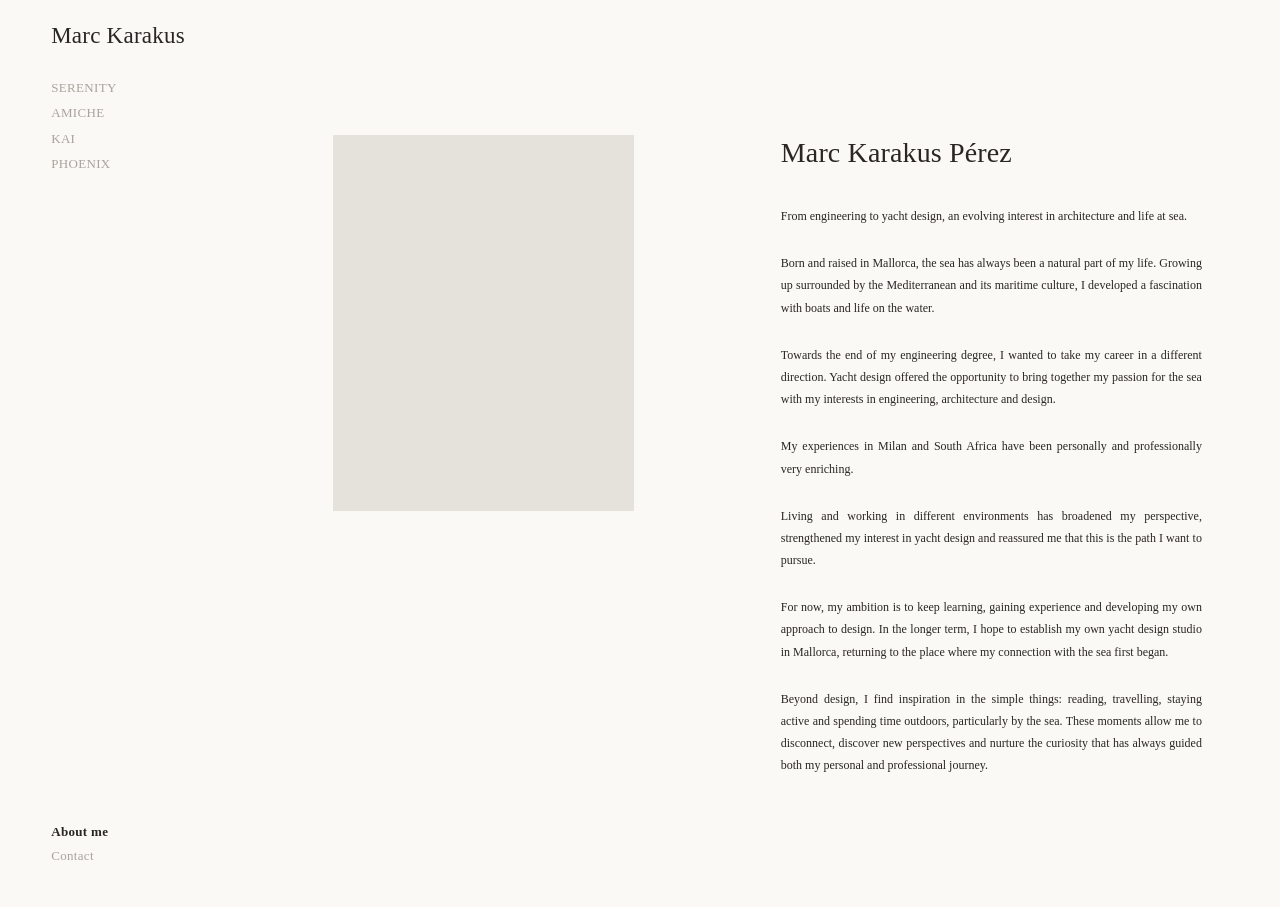
==== commit c370200e: "Update about.html" ====
--- a/about.html
+++ b/about.html
@@ -4,9 +4,7 @@
 
 <head>
     <meta charset="UTF-8">
-
-    <meta name="viewport"
-          content="width=device-width, initial-scale=1.0">
+    <meta name="viewport" content="width=device-width, initial-scale=1.0">
 
     <meta name="description"
           content="About Marc Karakus Pérez — Yacht Designer and Design Engineer.">
@@ -14,11 +12,6 @@
     <title>About | Marc Karakus</title>
 
     <style>
-
-        /* =====================================
-           KARAKUS — ABOUT
-           Editorial Biography
-        ===================================== */
 
         :root {
             --paper: #faf9f6;
@@ -42,10 +35,8 @@
         body {
             background: var(--paper);
             color: var(--ink);
-
             font-family: var(--serif);
             font-weight: 400;
-
             -webkit-font-smoothing: antialiased;
         }
 
@@ -66,7 +57,6 @@
 
         .site-header {
             position: fixed;
-
             top: 0;
             left: 0;
             right: 0;
@@ -77,20 +67,16 @@
             align-items: flex-start;
 
             padding: 22px 4%;
-
             background: var(--paper);
         }
 
         .site-brand {
             font-family: var(--serif);
-
             font-size: 23px;
             font-weight: 400;
-
             letter-spacing: 0.01em;
             line-height: 1.2;
             white-space: nowrap;
-
             transition: opacity 0.3s ease;
         }
 
@@ -101,11 +87,6 @@
 
         /* =====================================
            PROJECT MENU — SAME AS PROJECTS
-
-           Same:
-           left: 4%
-           top: 80px
-           gap: 9px
         ===================================== */
 
         .project-menu {
@@ -134,7 +115,6 @@
             letter-spacing: 0.025em;
 
             color: var(--muted);
-
             transition: color 0.3s ease;
         }
 
@@ -145,11 +125,6 @@
 
         /* =====================================
            BOTTOM LEFT MENU — SAME AS PROJECTS
-
-           Same:
-           left: 4%
-           bottom: 35px
-           gap: 7px
         ===================================== */
 
         .secondary-menu {
@@ -169,7 +144,6 @@
 
         .secondary-menu a {
             font-family: var(--serif);
-
             font-size: 13px;
             font-weight: 400;
 
@@ -177,7 +151,6 @@
             line-height: 1.3;
 
             color: var(--muted);
-
             transition: color 0.3s ease;
         }
 
@@ -193,13 +166,6 @@
 
         /* =====================================
            MAIN ABOUT LAYOUT
-
-           Sidebar: first 25% of page
-
-           Portrait: left of main content
-
-           Text: right of portrait,
-           approximately 1/3 of screen width
         ===================================== */
 
         .about-layout {
@@ -216,17 +182,16 @@
                 minmax(0, 47%);
 
             column-gap: 8%;
-
             align-items: start;
         }
 
 
         /* =====================================
-           PORTRAIT — LEFT
+           PORTRAIT — 20% SMALLER
         ===================================== */
 
         .portrait {
-            width: 100%;
+            width: 80%;
             margin: 0;
         }
 
@@ -263,13 +228,11 @@
 
         .about-title {
             font-family: var(--serif);
-
             font-size: 28px;
             font-weight: 400;
 
             letter-spacing: 0.005em;
             line-height: 1.25;
-
             margin-bottom: 35px;
         }
 
@@ -285,7 +248,6 @@
 
         .biography p {
             font-family: var(--serif);
-
             font-size: 12px;
             font-weight: 400;
 
@@ -320,7 +282,6 @@
                     minmax(0, 50%);
 
                 column-gap: 6%;
-
                 padding-top: 120px;
             }
 
@@ -339,13 +300,10 @@
 
         /* =====================================
            MOBILE
-
-           Navigation positions match Projects
+           NAVIGATION MATCHES PROJECTS
         ===================================== */
 
         @media (max-width: 700px) {
-
-            /* Header */
 
             .site-header {
                 padding: 20px 5%;
@@ -356,23 +314,17 @@
                 font-size: 19px;
             }
 
-
-            /* Horizontal project menu */
-
             .project-menu {
                 top: 65px;
-
                 left: 0;
                 right: 0;
 
                 padding: 10px 5%;
-
                 background: var(--paper);
 
                 flex-direction: row;
                 justify-content: space-between;
                 align-items: center;
-
                 gap: 8px;
             }
 
@@ -381,9 +333,6 @@
                 letter-spacing: 0.015em;
             }
 
-
-            /* Bottom menu */
-
             .secondary-menu {
                 left: 5%;
                 bottom: 18px;
@@ -396,18 +345,13 @@
                 font-size: 11px;
             }
 
-
-            /* Image above text on small screens */
-
             .about-layout {
                 width: 88%;
                 max-width: 560px;
-
                 margin: 0 auto;
 
                 display: flex;
                 flex-direction: column;
-
                 gap: 45px;
 
                 padding-top: 135px;
@@ -415,7 +359,7 @@
             }
 
             .portrait {
-                width: 100%;
+                width: 80%;
             }
 
             .portrait-frame {
@@ -465,10 +409,7 @@
 
 <body>
 
-
-    <!-- =====================================
-         BRAND — SAME POSITION AS PROJECTS
-    ===================================== -->
+    <!-- HEADER -->
 
     <header class="site-header">
 
@@ -479,9 +420,7 @@
     </header>
 
 
-    <!-- =====================================
-         PROJECT MENU — TOP LEFT
-    ===================================== -->
+    <!-- PROJECT MENU -->
 
     <nav class="project-menu"
          aria-label="Project navigation">
@@ -505,9 +444,7 @@
     </nav>
 
 
-    <!-- =====================================
-         PERSONAL MENU — BOTTOM LEFT
-    ===================================== -->
+    <!-- BOTTOM LEFT MENU -->
 
     <nav class="secondary-menu"
          aria-label="Personal navigation">
@@ -525,14 +462,12 @@
     </nav>
 
 
-    <!-- =====================================
-         MAIN CONTENT
-    ===================================== -->
+    <!-- MAIN CONTENT -->
 
     <main class="about-layout">
 
 
-        <!-- PORTRAIT — LEFT -->
+        <!-- PORTRAIT -->
 
         <figure class="portrait">
 
@@ -548,14 +483,13 @@
         </figure>
 
 
-        <!-- BIOGRAPHY — RIGHT -->
+        <!-- BIOGRAPHY -->
 
         <article class="biography-column">
 
             <h1 class="about-title">
                 Marc Karakus Pérez
             </h1>
-
 
             <div class="biography" lang="en">
 
@@ -622,9 +556,7 @@
     </main>
 
 
-    <!-- =====================================
-         PORTRAIT FALLBACK
-    ===================================== -->
+    <!-- PORTRAIT FALLBACK -->
 
     <script>
 
@@ -655,5 +587,4 @@
     </script>
 
 </body>
-
 </html>
